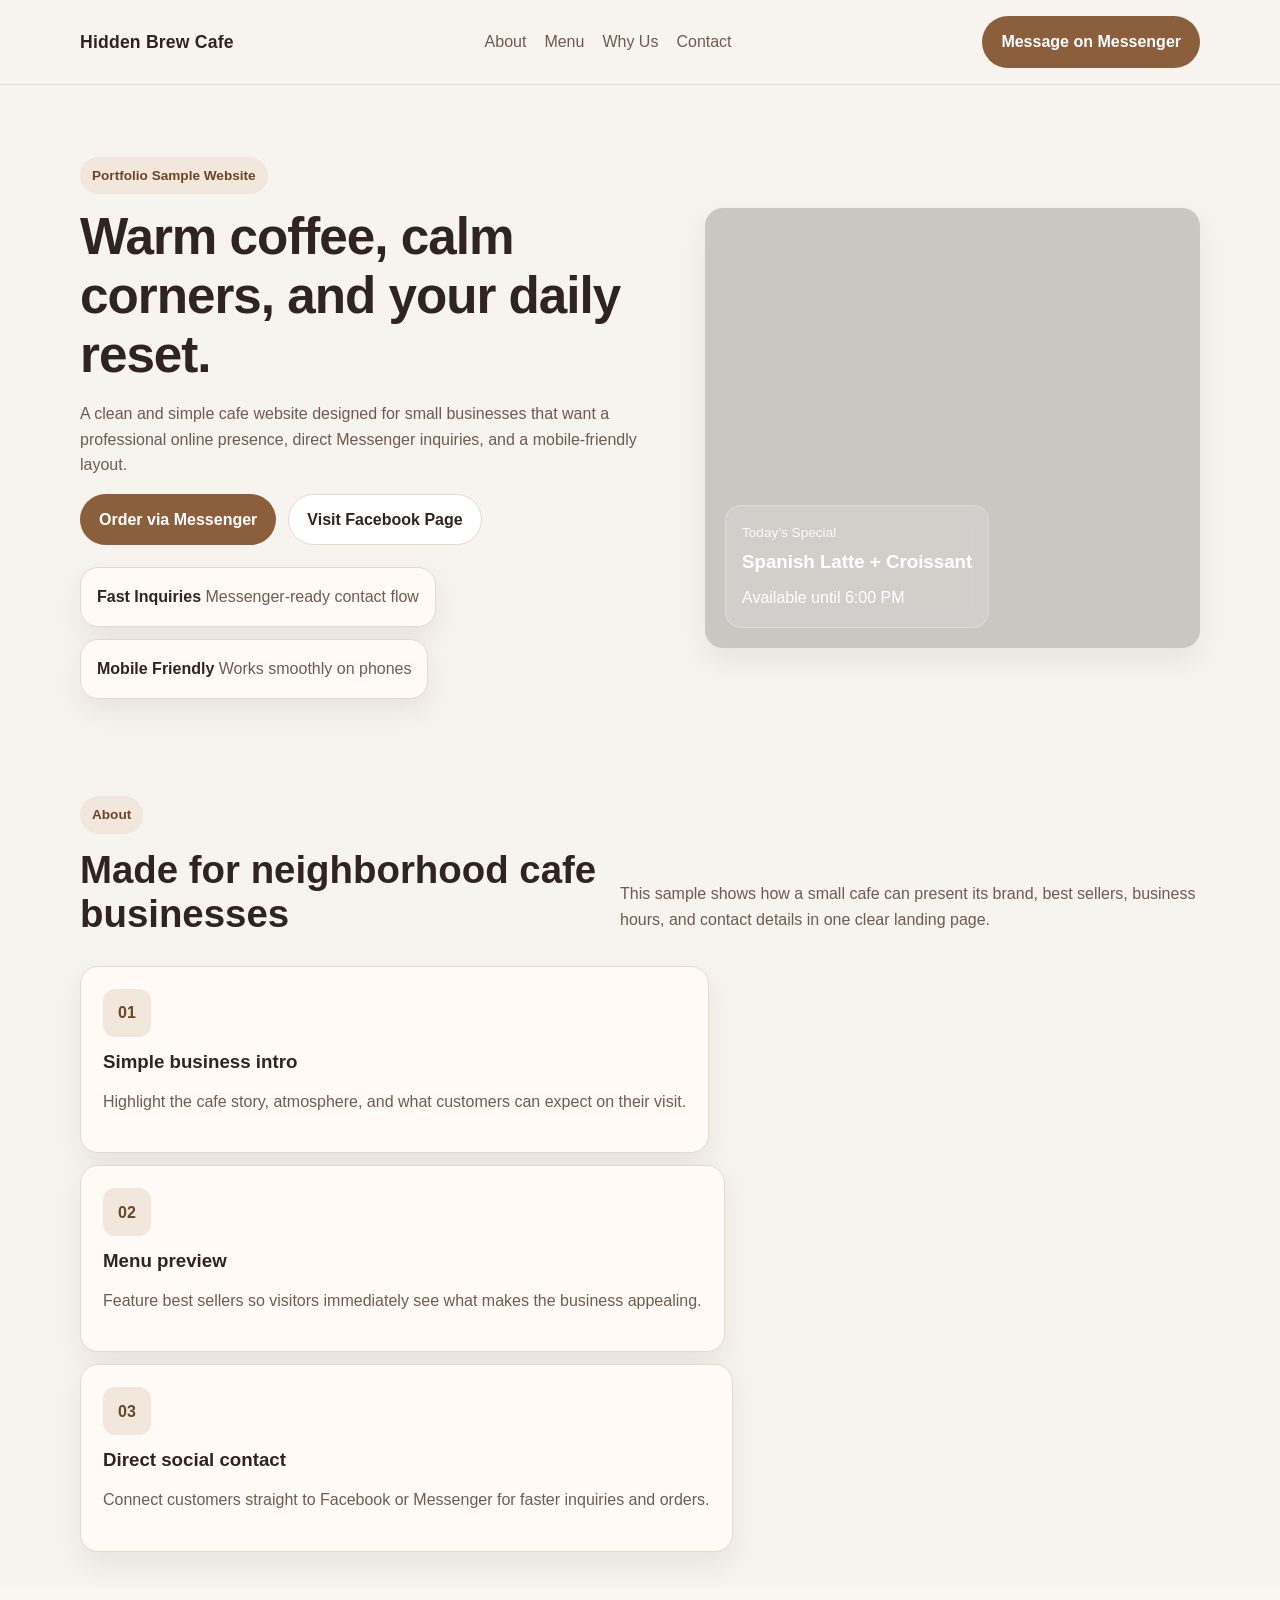
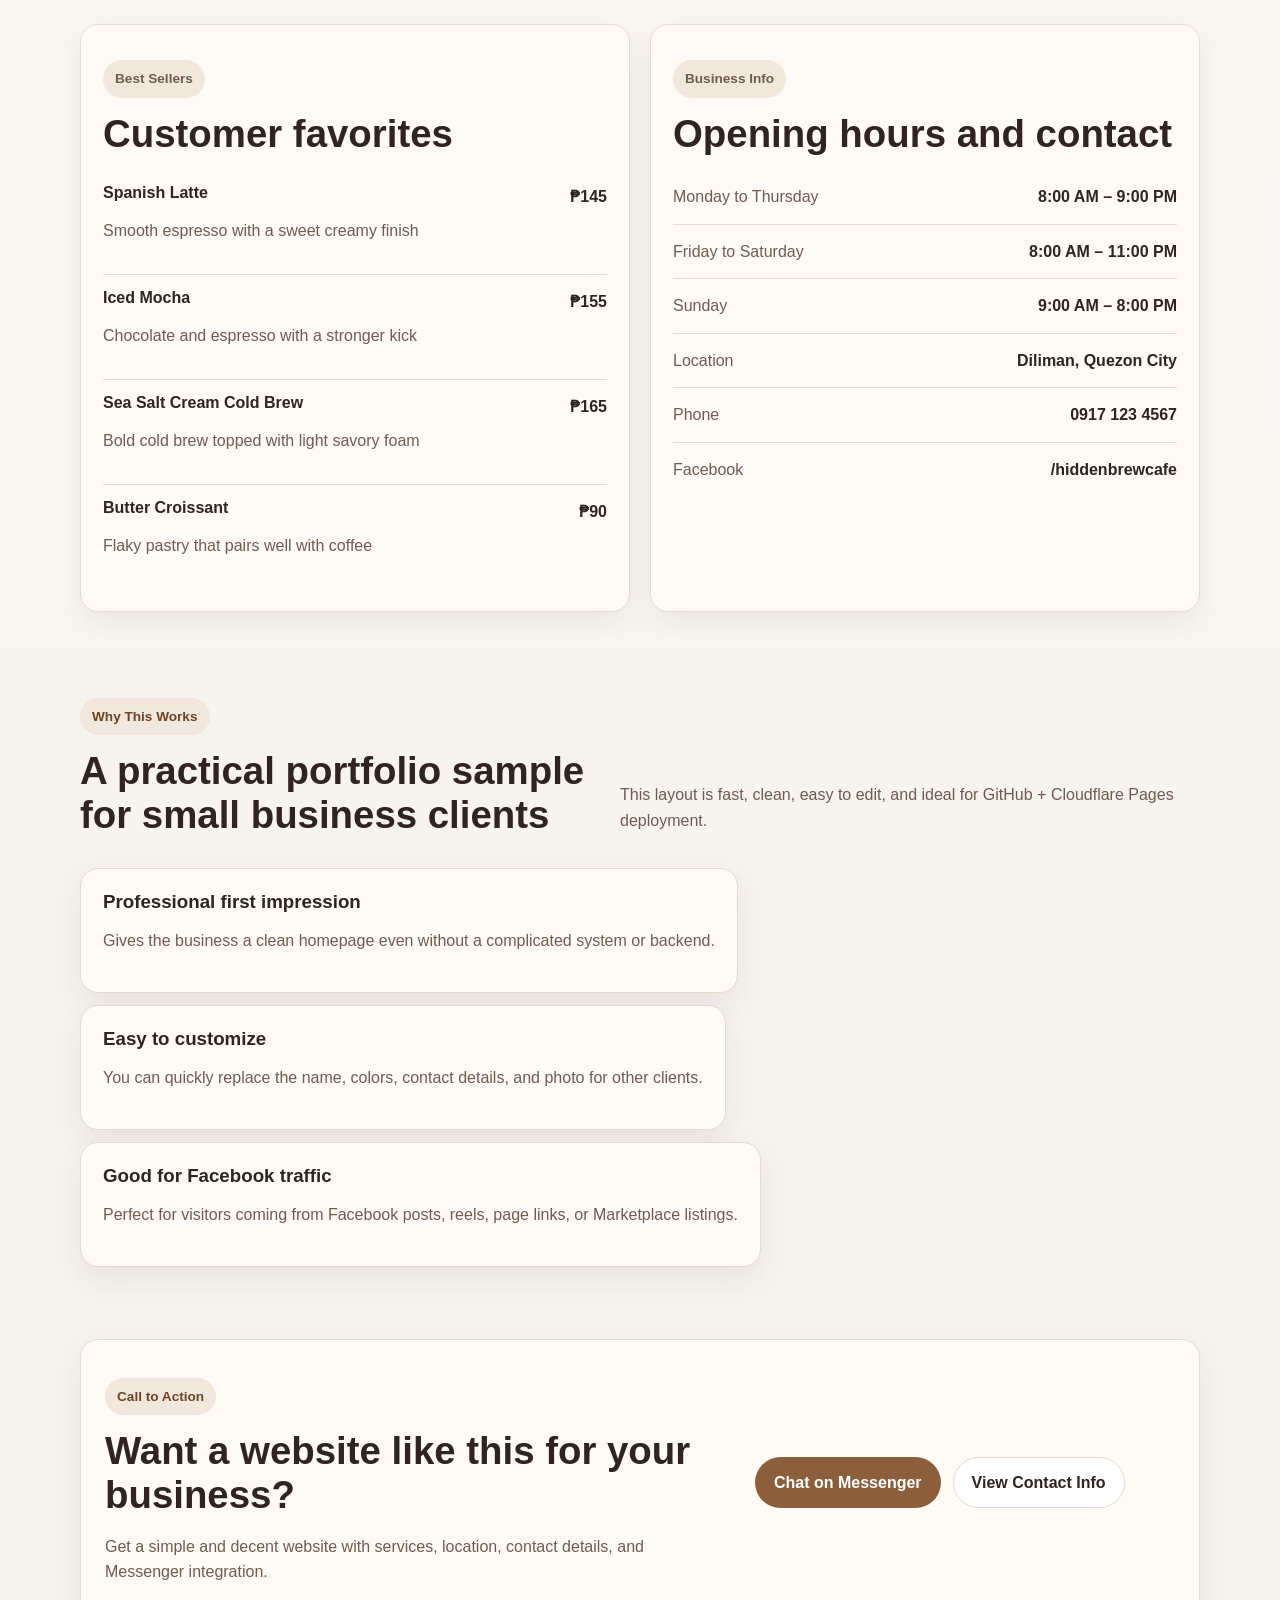
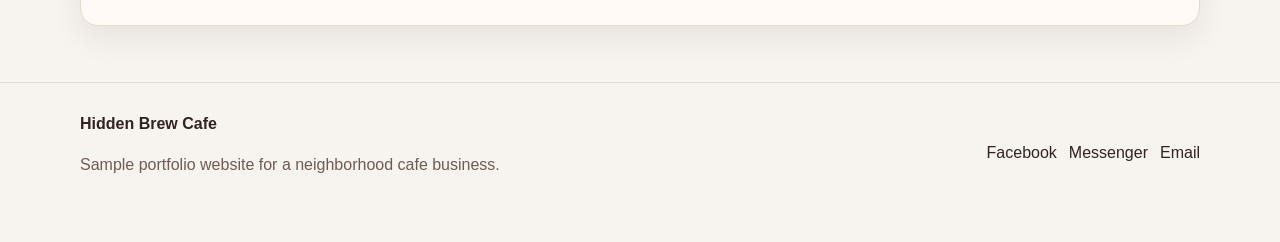
==== index.html @ 3006774d "Rename index-1.html to index.html" ====
<!DOCTYPE html>
<html lang="en">
<head>
  <meta charset="UTF-8" />
  <meta name="viewport" content="width=device-width, initial-scale=1.0" />
  <title>Hidden Brew Cafe | Sample Website</title>
  <meta name="description" content="Simple small business website sample for a cafe." />
  <link rel="stylesheet" href="style.css" />
</head>
<body>
  <header class="site-header">
    <div class="container nav">
      <a href="#" class="brand">Hidden Brew Cafe</a>

      <button class="menu-toggle" id="menuToggle" aria-label="Toggle menu" aria-expanded="false">
        ☰
      </button>

      <nav class="nav-links" id="navLinks">
        <a href="#about">About</a>
        <a href="#menu">Menu</a>
        <a href="#features">Why Us</a>
        <a href="#contact">Contact</a>
      </nav>

      <a class="btn btn-primary desktop-cta" href="https://m.me/yourpagehere" target="_blank" rel="noopener noreferrer">
        Message on Messenger
      </a>
    </div>
  </header>

  <main>
    <section class="hero">
      <div class="container hero-grid">
        <div class="hero-copy">
          <span class="eyebrow">Portfolio Sample Website</span>
          <h1>Warm coffee, calm corners, and your daily reset.</h1>
          <p class="lead">
            A clean and simple cafe website designed for small businesses that want a professional online presence,
            direct Messenger inquiries, and a mobile-friendly layout.
          </p>

          <div class="hero-actions">
            <a class="btn btn-primary" href="https://m.me/yourpagehere" target="_blank" rel="noopener noreferrer">
              Order via Messenger
            </a>
            <a class="btn btn-secondary" href="https://facebook.com/yourpagehere" target="_blank" rel="noopener noreferrer">
              Visit Facebook Page
            </a>
          </div>

          <div class="hero-stats">
            <div class="stat-card">
              <strong>Fast Inquiries</strong>
              <span>Messenger-ready contact flow</span>
            </div>
            <div class="stat-card">
              <strong>Mobile Friendly</strong>
              <span>Works smoothly on phones</span>
            </div>
          </div>
        </div>

        <div class="hero-visual">
          <div class="visual-card">
            <div class="visual-overlay">
              <p class="overlay-label">Today’s Special</p>
              <h3>Spanish Latte + Croissant</h3>
              <span>Available until 6:00 PM</span>
            </div>
          </div>
        </div>
      </div>
    </section>

    <section class="section" id="about">
      <div class="container">
        <div class="section-heading">
          <div>
            <p class="section-label">About</p>
            <h2>Made for neighborhood cafe businesses</h2>
          </div>
          <p class="section-text">
            This sample shows how a small cafe can present its brand, best sellers, business hours,
            and contact details in one clear landing page.
          </p>
        </div>

        <div class="cards three-grid">
          <article class="card">
            <div class="icon-box">01</div>
            <h3>Simple business intro</h3>
            <p>Highlight the cafe story, atmosphere, and what customers can expect on their visit.</p>
          </article>

          <article class="card">
            <div class="icon-box">02</div>
            <h3>Menu preview</h3>
            <p>Feature best sellers so visitors immediately see what makes the business appealing.</p>
          </article>

          <article class="card">
            <div class="icon-box">03</div>
            <h3>Direct social contact</h3>
            <p>Connect customers straight to Facebook or Messenger for faster inquiries and orders.</p>
          </article>
        </div>
      </div>
    </section>

    <section class="section alt-section" id="menu">
      <div class="container two-grid">
        <div class="card">
          <p class="section-label">Best Sellers</p>
          <h2>Customer favorites</h2>

          <div class="menu-list">
            <div class="menu-item">
              <div>
                <h4>Spanish Latte</h4>
                <p>Smooth espresso with a sweet creamy finish</p>
              </div>
              <strong>₱145</strong>
            </div>

            <div class="menu-item">
              <div>
                <h4>Iced Mocha</h4>
                <p>Chocolate and espresso with a stronger kick</p>
              </div>
              <strong>₱155</strong>
            </div>

            <div class="menu-item">
              <div>
                <h4>Sea Salt Cream Cold Brew</h4>
                <p>Bold cold brew topped with light savory foam</p>
              </div>
              <strong>₱165</strong>
            </div>

            <div class="menu-item">
              <div>
                <h4>Butter Croissant</h4>
                <p>Flaky pastry that pairs well with coffee</p>
              </div>
              <strong>₱90</strong>
            </div>
          </div>
        </div>

        <div class="card">
          <p class="section-label">Business Info</p>
          <h2>Opening hours and contact</h2>

          <ul class="info-list">
            <li><span>Monday to Thursday</span><strong>8:00 AM – 9:00 PM</strong></li>
            <li><span>Friday to Saturday</span><strong>8:00 AM – 11:00 PM</strong></li>
            <li><span>Sunday</span><strong>9:00 AM – 8:00 PM</strong></li>
            <li><span>Location</span><strong>Diliman, Quezon City</strong></li>
            <li><span>Phone</span><strong>0917 123 4567</strong></li>
            <li><span>Facebook</span><strong>/hiddenbrewcafe</strong></li>
          </ul>
        </div>
      </div>
    </section>

    <section class="section" id="features">
      <div class="container">
        <div class="section-heading">
          <div>
            <p class="section-label">Why This Works</p>
            <h2>A practical portfolio sample for small business clients</h2>
          </div>
          <p class="section-text">
            This layout is fast, clean, easy to edit, and ideal for GitHub + Cloudflare Pages deployment.
          </p>
        </div>

        <div class="cards three-grid">
          <article class="card">
            <h3>Professional first impression</h3>
            <p>Gives the business a clean homepage even without a complicated system or backend.</p>
          </article>

          <article class="card">
            <h3>Easy to customize</h3>
            <p>You can quickly replace the name, colors, contact details, and photo for other clients.</p>
          </article>

          <article class="card">
            <h3>Good for Facebook traffic</h3>
            <p>Perfect for visitors coming from Facebook posts, reels, page links, or Marketplace listings.</p>
          </article>
        </div>
      </div>
    </section>

    <section class="section cta-section">
      <div class="container">
        <div class="cta-box">
          <div>
            <p class="section-label">Call to Action</p>
            <h2>Want a website like this for your business?</h2>
            <p class="section-text">
              Get a simple and decent website with services, location, contact details, and Messenger integration.
            </p>
          </div>

          <div class="cta-actions">
            <a class="btn btn-primary" href="https://m.me/yourpagehere" target="_blank" rel="noopener noreferrer">
              Chat on Messenger
            </a>
            <a class="btn btn-secondary" href="#contact">
              View Contact Info
            </a>
          </div>
        </div>
      </div>
    </section>
  </main>

  <footer class="site-footer" id="contact">
    <div class="container footer-wrap">
      <div>
        <strong>Hidden Brew Cafe</strong>
        <p>Sample portfolio website for a neighborhood cafe business.</p>
      </div>

      <div class="footer-links">
        <a href="https://facebook.com/yourpagehere" target="_blank" rel="noopener noreferrer">Facebook</a>
        <a href="https://m.me/yourpagehere" target="_blank" rel="noopener noreferrer">Messenger</a>
        <a href="mailto:hello@example.com">Email</a>
      </div>
    </div>
  </footer>

  <script src="script.js"></script>
</body>
</html>
---- style.css ----
:root {
  --bg: #f7f3ee;
  --surface: #fffaf5;
  --surface-2: #f1e7dc;
  --text: #2f241f;
  --muted: #6e5c52;
  --accent: #8b5e3c;
  --accent-dark: #6c4528;
  --line: #e6dace;
  --shadow: 0 12px 30px rgba(47, 36, 31, 0.08);
  --radius: 18px;
  --max-width: 1120px;
}

* {
  box-sizing: border-box;
}

html {
  scroll-behavior: smooth;
}

body {
  margin: 0;
  font-family: Arial, Helvetica, sans-serif;
  background: var(--bg);
  color: var(--text);
  line-height: 1.6;
}

a {
  color: inherit;
  text-decoration: none;
}

.container {
  width: min(92%, var(--max-width));
  margin: 0 auto;
}

.site-header {
  position: sticky;
  top: 0;
  z-index: 100;
  background: rgba(247, 243, 238, 0.94);
  backdrop-filter: blur(10px);
  border-bottom: 1px solid var(--line);
}

.nav {
  display: flex;
  align-items: center;
  justify-content: space-between;
  gap: 16px;
  padding: 16px 0;
}

.brand {
  font-size: 1.1rem;
  font-weight: 700;
  letter-spacing: 0.2px;
}

.nav-links {
  display: flex;
  align-items: center;
  gap: 18px;
  color: var(--muted);
}

.nav-links a:hover,
.footer-links a:hover {
  color: var(--accent);
}

.menu-toggle {
  display: none;
  border: 1px solid var(--line);
  background: white;
  border-radius: 12px;
  padding: 10px 12px;
  font-size: 1rem;
  cursor: pointer;
}

.btn {
  display: inline-flex;
  align-items: center;
  justify-content: center;
  padding: 12px 18px;
  border-radius: 999px;
  font-weight: 700;
  border: 1px solid transparent;
  transition: 0.2s ease;
}

.btn-primary {
  background: var(--accent);
  color: white;
}

.btn-primary:hover {
  background: var(--accent-dark);
}

.btn-secondary {
  background: white;
  border-color: var(--line);
}

.btn-secondary:hover {
  border-color: var(--accent);
  color: var(--accent);
}

.hero {
  padding: 72px 0 48px;
}

.hero-grid,
.two-grid,
.three-grid,
.cta-box,
.footer-wrap,
.section-heading {
  display: grid;
  gap: 20px;
}

.hero-grid {
  grid-template-columns: 1.1fr 0.9fr;
  align-items: center;
}

.eyebrow,
.section-label {
  display: inline-block;
  padding: 8px 12px;
  border-radius: 999px;
  background: var(--surface-2);
  color: var(--accent-dark);
  font-size: 0.85rem;
  font-weight: 700;
  margin-bottom: 14px;
}

h1, h2, h3, h4 {
  margin: 0 0 12px;
  line-height: 1.15;
}

h1 {
  font-size: clamp(2.2rem, 4vw, 4.4rem);
  letter-spacing: -1px;
}

h2 {
  font-size: clamp(1.8rem, 3vw, 2.6rem);
}

.lead,
.section-text,
.card p,
.menu-item p,
.info-list span,
.site-footer p,
.stat-card span {
  color: var(--muted);
}

.hero-actions,
.hero-stats,
.cards,
.cta-actions,
.footer-links {
  display: flex;
  gap: 12px;
  flex-wrap: wrap;
}

.hero-stats {
  margin-top: 22px;
}

.stat-card,
.card,
.cta-box {
  background: var(--surface);
  border: 1px solid var(--line);
  border-radius: var(--radius);
  box-shadow: var(--shadow);
}

.stat-card {
  padding: 16px;
  min-width: 190px;
}

.hero-visual .visual-card {
  min-height: 440px;
  border-radius: var(--radius);
  overflow: hidden;
  box-shadow: var(--shadow);
  background:
    linear-gradient(rgba(0, 0, 0, 0.18), rgba(0, 0, 0, 0.18)),
    url("https://images.unsplash.com/photo-1509042239860-f550ce710b93?auto=format&fit=crop&w=1200&q=80") center/cover;
  display: flex;
  align-items: flex-end;
}

.visual-overlay {
  margin: 20px;
  padding: 16px;
  border-radius: 16px;
  color: white;
  background: rgba(255, 255, 255, 0.14);
  backdrop-filter: blur(8px);
  border: 1px solid rgba(255, 255, 255, 0.26);
}

.overlay-label {
  margin: 0 0 8px;
  font-size: 0.85rem;
  opacity: 0.9;
}

.section {
  padding: 36px 0;
}

.alt-section {
  background: rgba(255, 255, 255, 0.3);
}

.section-heading {
  grid-template-columns: 1fr auto;
  align-items: end;
  margin-bottom: 18px;
}

.section-text {
  max-width: 580px;
}

.two-grid {
  grid-template-columns: repeat(2, 1fr);
}

.three-grid {
  grid-template-columns: repeat(3, 1fr);
}

.card {
  padding: 22px;
}

.icon-box {
  width: 48px;
  height: 48px;
  display: grid;
  place-items: center;
  border-radius: 12px;
  background: var(--surface-2);
  color: var(--accent-dark);
  font-weight: 700;
  margin-bottom: 14px;
}

.menu-list {
  margin-top: 14px;
}

.menu-item,
.info-list li {
  display: flex;
  justify-content: space-between;
  gap: 14px;
  padding: 14px 0;
  border-bottom: 1px solid var(--line);
}

.menu-item:last-child,
.info-list li:last-child {
  border-bottom: none;
}

.info-list {
  list-style: none;
  padding: 0;
  margin: 14px 0 0;
}

.cta-section {
  padding-bottom: 56px;
}

.cta-box {
  grid-template-columns: 1.2fr 0.8fr;
  align-items: center;
  padding: 24px;
}

.site-footer {
  border-top: 1px solid var(--line);
  padding: 28px 0 48px;
}

.footer-wrap {
  grid-template-columns: 1fr auto;
  align-items: center;
}

.footer-links {
  justify-content: flex-end;
}

@media (max-width: 900px) {
  .hero-grid,
  .two-grid,
  .three-grid,
  .cta-box,
  .footer-wrap,
  .section-heading {
    grid-template-columns: 1fr;
  }

  .nav {
    flex-wrap: wrap;
  }

  .desktop-cta {
    display: none;
  }

  .menu-toggle {
    display: inline-flex;
    margin-left: auto;
  }

  .nav-links {
    display: none;
    width: 100%;
    flex-direction: column;
    align-items: flex-start;
    background: var(--surface);
    padding: 12px;
    border: 1px solid var(--line);
    border-radius: 14px;
  }

  .nav-links.active {
    display: flex;
  }

  .hero {
    padding-top: 40px;
  }

  .hero-visual .visual-card {
    min-height: 320px;
  }

  .footer-links {
    justify-content: flex-start;
  }
}
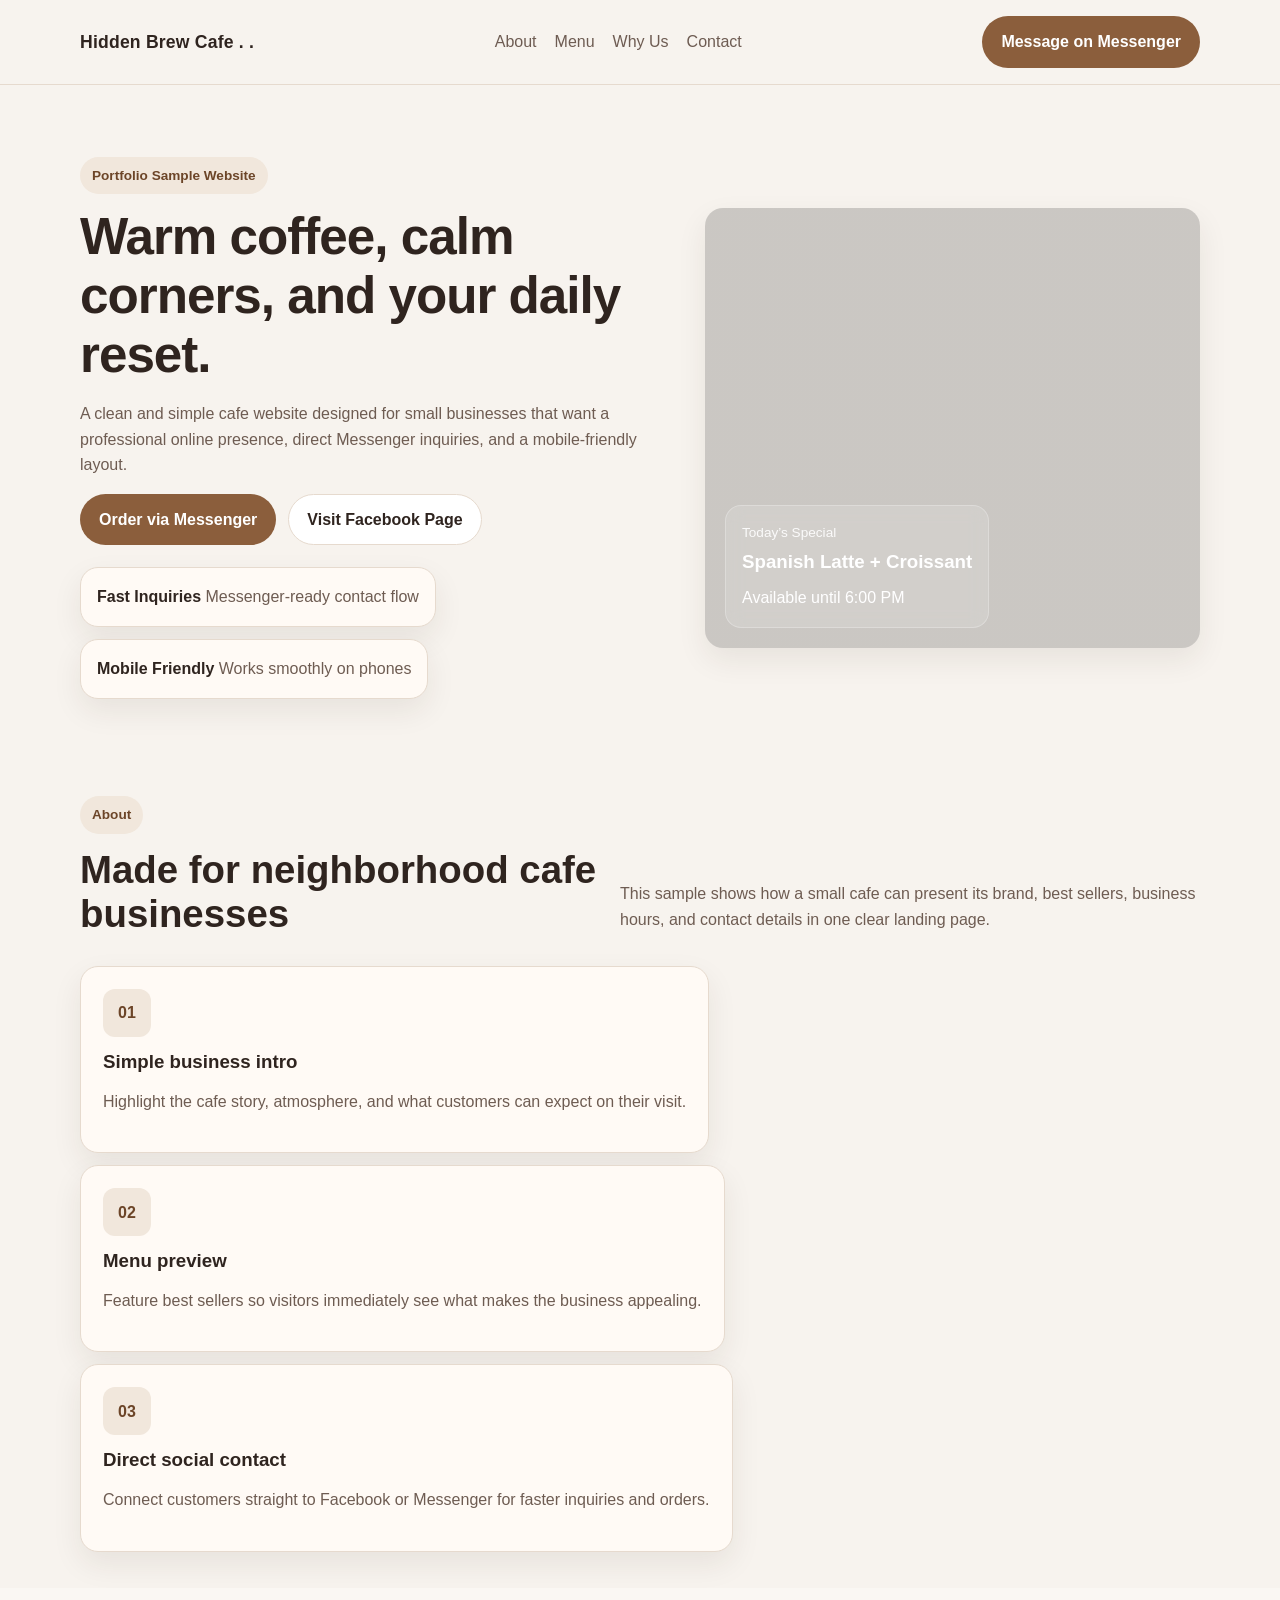
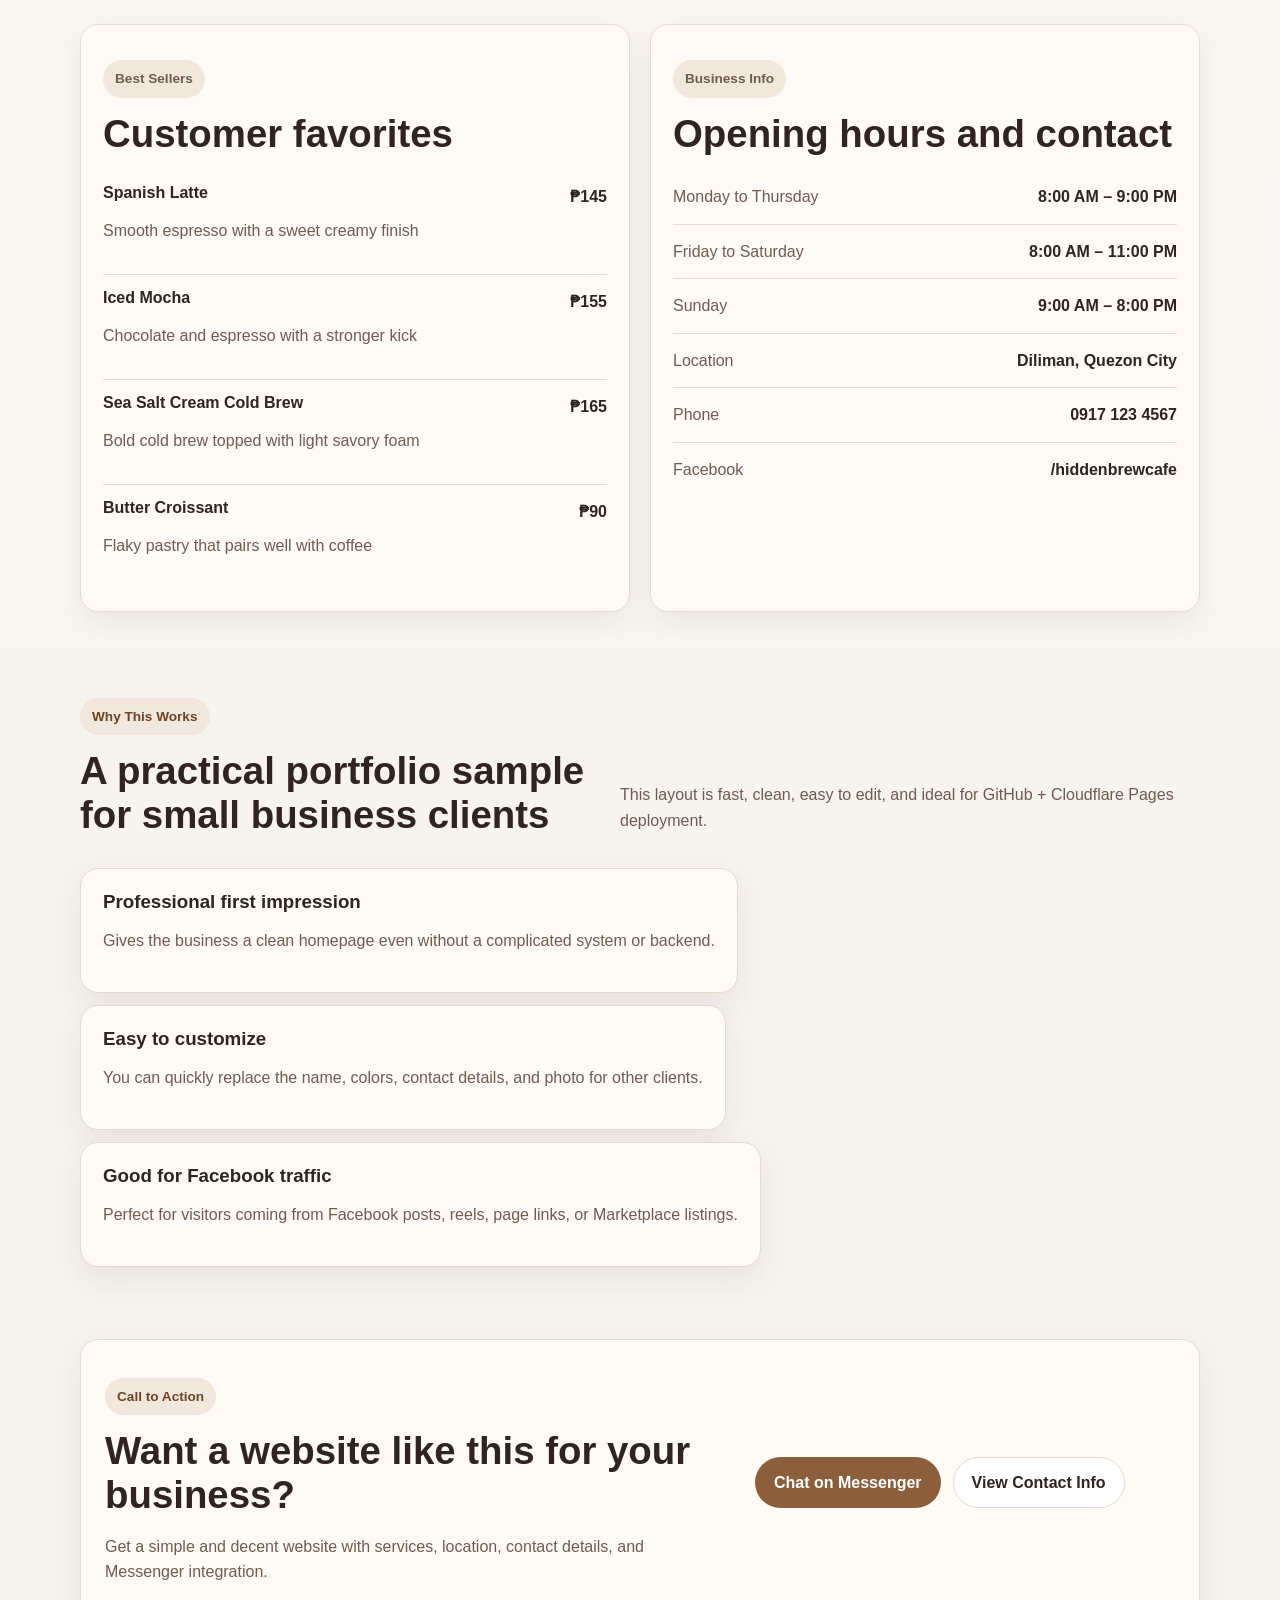
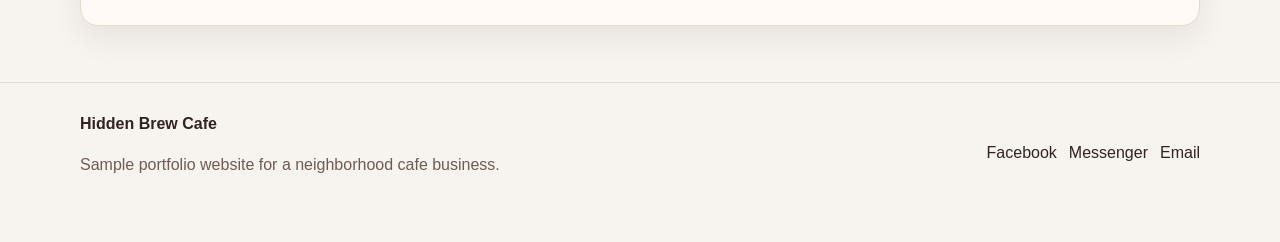
==== commit 141cbfef: "Update index.html" ====
--- a/index.html
+++ b/index.html
@@ -10,7 +10,7 @@
 <body>
   <header class="site-header">
     <div class="container nav">
-      <a href="#" class="brand">Hidden Brew Cafe</a>
+      <a href="#" class="brand">Hidden Brew Cafe . . </a>
 
       <button class="menu-toggle" id="menuToggle" aria-label="Toggle menu" aria-expanded="false">
         ☰
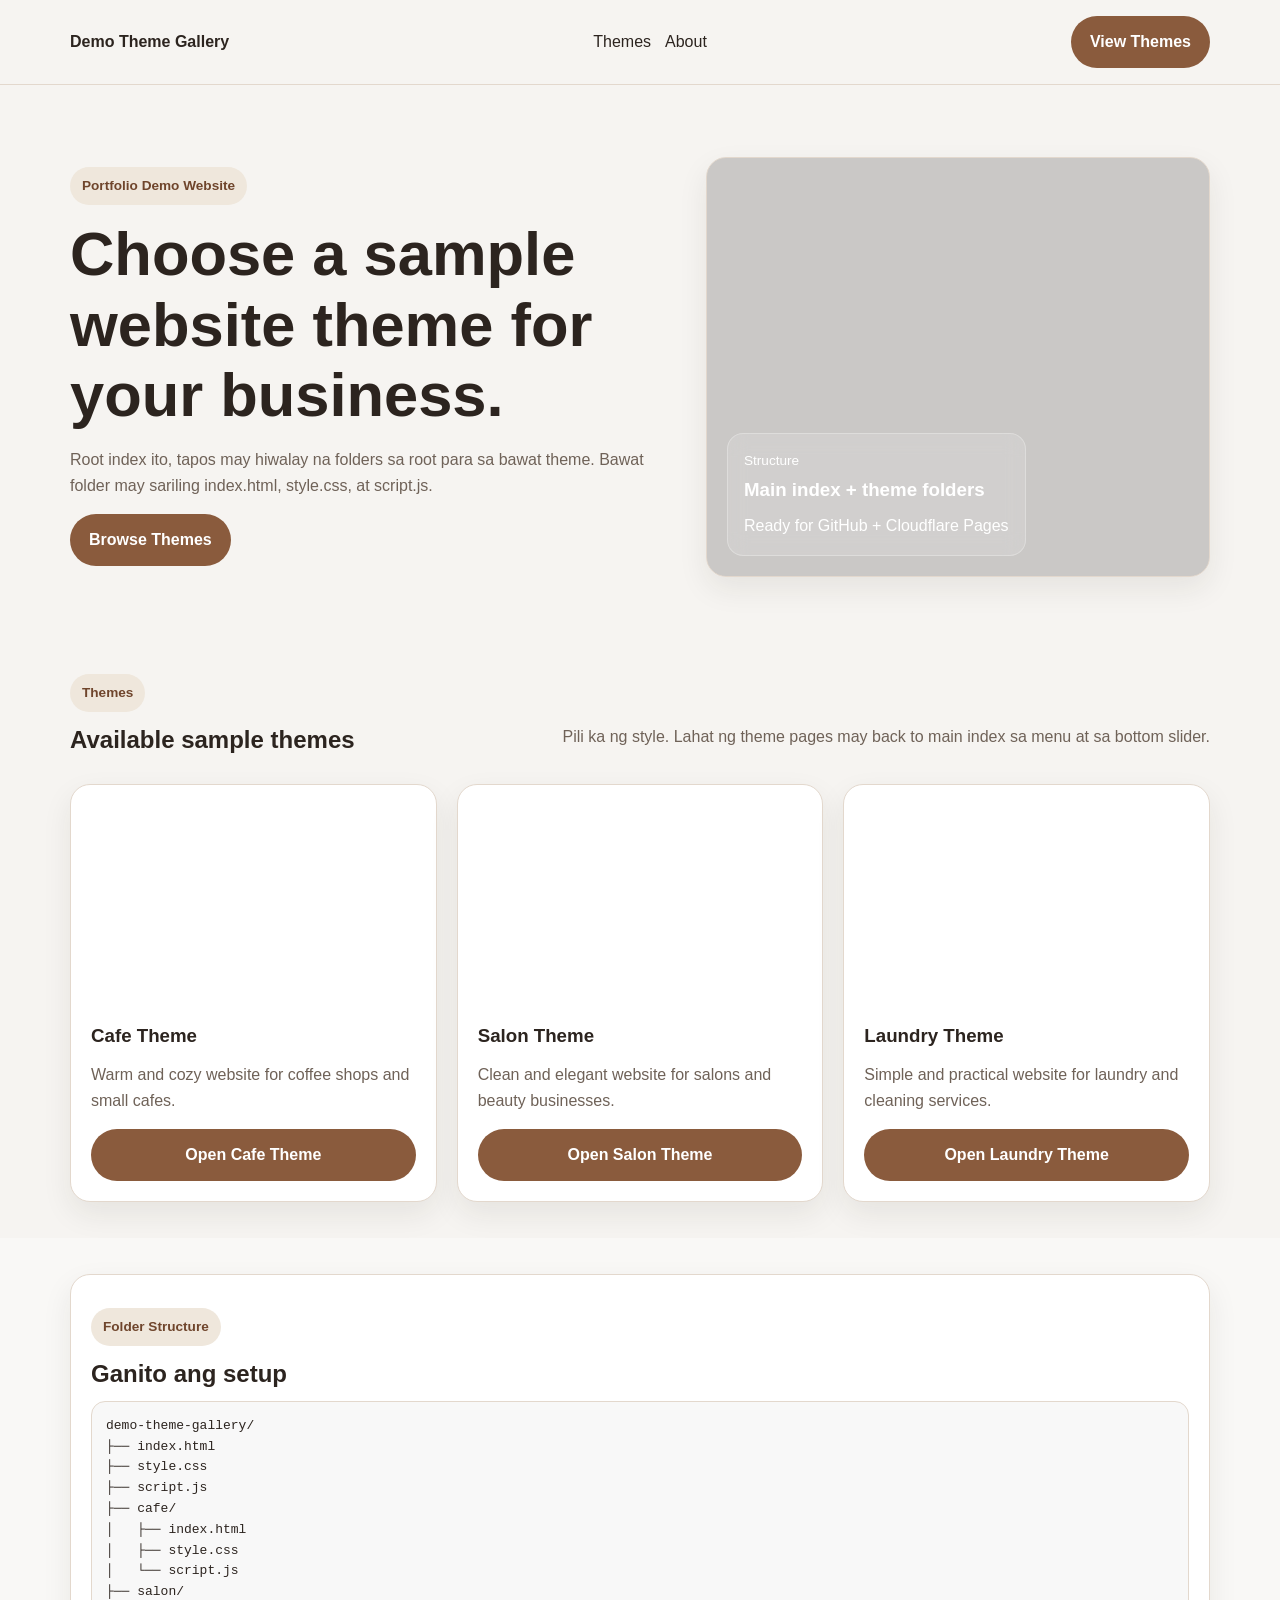
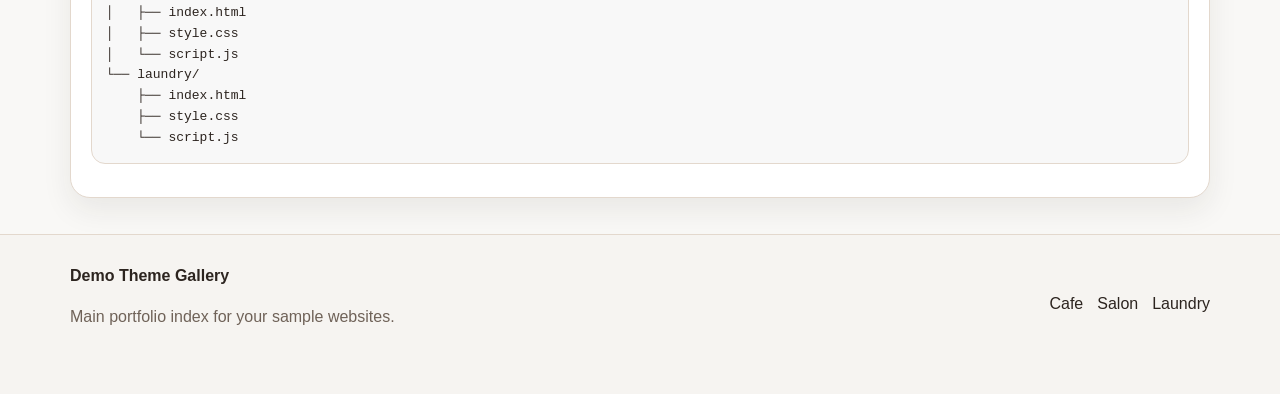
==== commit af55acdb: "Add files via upload" ====
--- a/index.html
+++ b/index.html
@@ -3,238 +3,120 @@
 <head>
   <meta charset="UTF-8" />
   <meta name="viewport" content="width=device-width, initial-scale=1.0" />
-  <title>Hidden Brew Cafe | Sample Website</title>
-  <meta name="description" content="Simple small business website sample for a cafe." />
+  <title>Demo Theme Gallery</title>
   <link rel="stylesheet" href="style.css" />
 </head>
 <body>
-  <header class="site-header">
-    <div class="container nav">
-      <a href="#" class="brand">Hidden Brew Cafe . . </a>
+<header class="site-header">
+  <div class="container nav">
+    <a href="./index.html" class="brand">Demo Theme Gallery</a>
+    <nav class="nav-links">
+      <a href="#themes">Themes</a>
+      <a href="#about">About</a>
+    </nav>
+    <a href="#themes" class="btn btn-primary">View Themes</a>
+  </div>
+</header>
 
-      <button class="menu-toggle" id="menuToggle" aria-label="Toggle menu" aria-expanded="false">
-        ☰
-      </button>
-
-      <nav class="nav-links" id="navLinks">
-        <a href="#about">About</a>
-        <a href="#menu">Menu</a>
-        <a href="#features">Why Us</a>
-        <a href="#contact">Contact</a>
-      </nav>
-
-      <a class="btn btn-primary desktop-cta" href="https://m.me/yourpagehere" target="_blank" rel="noopener noreferrer">
-        Message on Messenger
-      </a>
-    </div>
-  </header>
-
-  <main>
-    <section class="hero">
-      <div class="container hero-grid">
-        <div class="hero-copy">
-          <span class="eyebrow">Portfolio Sample Website</span>
-          <h1>Warm coffee, calm corners, and your daily reset.</h1>
-          <p class="lead">
-            A clean and simple cafe website designed for small businesses that want a professional online presence,
-            direct Messenger inquiries, and a mobile-friendly layout.
-          </p>
-
-          <div class="hero-actions">
-            <a class="btn btn-primary" href="https://m.me/yourpagehere" target="_blank" rel="noopener noreferrer">
-              Order via Messenger
-            </a>
-            <a class="btn btn-secondary" href="https://facebook.com/yourpagehere" target="_blank" rel="noopener noreferrer">
-              Visit Facebook Page
-            </a>
-          </div>
-
-          <div class="hero-stats">
-            <div class="stat-card">
-              <strong>Fast Inquiries</strong>
-              <span>Messenger-ready contact flow</span>
-            </div>
-            <div class="stat-card">
-              <strong>Mobile Friendly</strong>
-              <span>Works smoothly on phones</span>
-            </div>
-          </div>
-        </div>
-
-        <div class="hero-visual">
-          <div class="visual-card">
-            <div class="visual-overlay">
-              <p class="overlay-label">Today’s Special</p>
-              <h3>Spanish Latte + Croissant</h3>
-              <span>Available until 6:00 PM</span>
-            </div>
-          </div>
+<main>
+  <section class="hero">
+    <div class="container hero-grid">
+      <div>
+        <span class="eyebrow">Portfolio Demo Website</span>
+        <h1>Choose a sample website theme for your business.</h1>
+        <p class="lead">Root index ito, tapos may hiwalay na folders sa root para sa bawat theme. Bawat folder may sariling index.html, style.css, at script.js.</p>
+        <div class="hero-actions">
+          <a href="#themes" class="btn btn-primary">Browse Themes</a>
         </div>
       </div>
-    </section>
-
-    <section class="section" id="about">
-      <div class="container">
-        <div class="section-heading">
-          <div>
-            <p class="section-label">About</p>
-            <h2>Made for neighborhood cafe businesses</h2>
-          </div>
-          <p class="section-text">
-            This sample shows how a small cafe can present its brand, best sellers, business hours,
-            and contact details in one clear landing page.
-          </p>
-        </div>
-
-        <div class="cards three-grid">
-          <article class="card">
-            <div class="icon-box">01</div>
-            <h3>Simple business intro</h3>
-            <p>Highlight the cafe story, atmosphere, and what customers can expect on their visit.</p>
-          </article>
-
-          <article class="card">
-            <div class="icon-box">02</div>
-            <h3>Menu preview</h3>
-            <p>Feature best sellers so visitors immediately see what makes the business appealing.</p>
-          </article>
-
-          <article class="card">
-            <div class="icon-box">03</div>
-            <h3>Direct social contact</h3>
-            <p>Connect customers straight to Facebook or Messenger for faster inquiries and orders.</p>
-          </article>
+      <div class="hero-photo">
+        <div class="glass-card">
+          <p class="small-label">Structure</p>
+          <h3>Main index + theme folders</h3>
+          <span>Ready for GitHub + Cloudflare Pages</span>
         </div>
       </div>
-    </section>
+    </div>
+  </section>
 
-    <section class="section alt-section" id="menu">
-      <div class="container two-grid">
-        <div class="card">
-          <p class="section-label">Best Sellers</p>
-          <h2>Customer favorites</h2>
-
-          <div class="menu-list">
-            <div class="menu-item">
-              <div>
-                <h4>Spanish Latte</h4>
-                <p>Smooth espresso with a sweet creamy finish</p>
-              </div>
-              <strong>₱145</strong>
-            </div>
-
-            <div class="menu-item">
-              <div>
-                <h4>Iced Mocha</h4>
-                <p>Chocolate and espresso with a stronger kick</p>
-              </div>
-              <strong>₱155</strong>
-            </div>
-
-            <div class="menu-item">
-              <div>
-                <h4>Sea Salt Cream Cold Brew</h4>
-                <p>Bold cold brew topped with light savory foam</p>
-              </div>
-              <strong>₱165</strong>
-            </div>
-
-            <div class="menu-item">
-              <div>
-                <h4>Butter Croissant</h4>
-                <p>Flaky pastry that pairs well with coffee</p>
-              </div>
-              <strong>₱90</strong>
-            </div>
-          </div>
+  <section class="section" id="themes">
+    <div class="container">
+      <div class="section-head">
+        <div>
+          <p class="section-label">Themes</p>
+          <h2>Available sample themes</h2>
         </div>
-
-        <div class="card">
-          <p class="section-label">Business Info</p>
-          <h2>Opening hours and contact</h2>
-
-          <ul class="info-list">
-            <li><span>Monday to Thursday</span><strong>8:00 AM – 9:00 PM</strong></li>
-            <li><span>Friday to Saturday</span><strong>8:00 AM – 11:00 PM</strong></li>
-            <li><span>Sunday</span><strong>9:00 AM – 8:00 PM</strong></li>
-            <li><span>Location</span><strong>Diliman, Quezon City</strong></li>
-            <li><span>Phone</span><strong>0917 123 4567</strong></li>
-            <li><span>Facebook</span><strong>/hiddenbrewcafe</strong></li>
-          </ul>
-        </div>
-      </div>
-    </section>
-
-    <section class="section" id="features">
-      <div class="container">
-        <div class="section-heading">
-          <div>
-            <p class="section-label">Why This Works</p>
-            <h2>A practical portfolio sample for small business clients</h2>
-          </div>
-          <p class="section-text">
-            This layout is fast, clean, easy to edit, and ideal for GitHub + Cloudflare Pages deployment.
-          </p>
-        </div>
-
-        <div class="cards three-grid">
-          <article class="card">
-            <h3>Professional first impression</h3>
-            <p>Gives the business a clean homepage even without a complicated system or backend.</p>
-          </article>
-
-          <article class="card">
-            <h3>Easy to customize</h3>
-            <p>You can quickly replace the name, colors, contact details, and photo for other clients.</p>
-          </article>
-
-          <article class="card">
-            <h3>Good for Facebook traffic</h3>
-            <p>Perfect for visitors coming from Facebook posts, reels, page links, or Marketplace listings.</p>
-          </article>
-        </div>
-      </div>
-    </section>
-
-    <section class="section cta-section">
-      <div class="container">
-        <div class="cta-box">
-          <div>
-            <p class="section-label">Call to Action</p>
-            <h2>Want a website like this for your business?</h2>
-            <p class="section-text">
-              Get a simple and decent website with services, location, contact details, and Messenger integration.
-            </p>
-          </div>
-
-          <div class="cta-actions">
-            <a class="btn btn-primary" href="https://m.me/yourpagehere" target="_blank" rel="noopener noreferrer">
-              Chat on Messenger
-            </a>
-            <a class="btn btn-secondary" href="#contact">
-              View Contact Info
-            </a>
-          </div>
-        </div>
-      </div>
-    </section>
-  </main>
-
-  <footer class="site-footer" id="contact">
-    <div class="container footer-wrap">
-      <div>
-        <strong>Hidden Brew Cafe</strong>
-        <p>Sample portfolio website for a neighborhood cafe business.</p>
+        <p class="section-text">Pili ka ng style. Lahat ng theme pages may back to main index sa menu at sa bottom slider.</p>
       </div>
 
-      <div class="footer-links">
-        <a href="https://facebook.com/yourpagehere" target="_blank" rel="noopener noreferrer">Facebook</a>
-        <a href="https://m.me/yourpagehere" target="_blank" rel="noopener noreferrer">Messenger</a>
-        <a href="mailto:hello@example.com">Email</a>
+      <div class="theme-grid">
+        <article class="theme-card">
+          <div class="theme-image cafe-image"></div>
+          <div class="theme-body">
+            <h3>Cafe Theme</h3>
+            <p>Warm and cozy website for coffee shops and small cafes.</p>
+            <a class="btn btn-primary full" href="./cafe/index.html">Open Cafe Theme</a>
+          </div>
+        </article>
+
+        <article class="theme-card">
+          <div class="theme-image salon-image"></div>
+          <div class="theme-body">
+            <h3>Salon Theme</h3>
+            <p>Clean and elegant website for salons and beauty businesses.</p>
+            <a class="btn btn-primary full" href="./salon/index.html">Open Salon Theme</a>
+          </div>
+        </article>
+
+        <article class="theme-card">
+          <div class="theme-image laundry-image"></div>
+          <div class="theme-body">
+            <h3>Laundry Theme</h3>
+            <p>Simple and practical website for laundry and cleaning services.</p>
+            <a class="btn btn-primary full" href="./laundry/index.html">Open Laundry Theme</a>
+          </div>
+        </article>
       </div>
     </div>
-  </footer>
+  </section>
 
-  <script src="script.js"></script>
+  <section class="section alt" id="about">
+    <div class="container info-card">
+      <p class="section-label">Folder Structure</p>
+      <h2>Ganito ang setup</h2>
+      <pre>demo-theme-gallery/
+├── index.html
+├── style.css
+├── script.js
+├── cafe/
+│   ├── index.html
+│   ├── style.css
+│   └── script.js
+├── salon/
+│   ├── index.html
+│   ├── style.css
+│   └── script.js
+└── laundry/
+    ├── index.html
+    ├── style.css
+    └── script.js</pre>
+    </div>
+  </section>
+</main>
+
+<footer class="site-footer">
+  <div class="container footer-wrap">
+    <div>
+      <strong>Demo Theme Gallery</strong>
+      <p>Main portfolio index for your sample websites.</p>
+    </div>
+    <div class="footer-links">
+      <a href="./cafe/index.html">Cafe</a>
+      <a href="./salon/index.html">Salon</a>
+      <a href="./laundry/index.html">Laundry</a>
+    </div>
+  </div>
+</footer>
+<script src="script.js"></script>
 </body>
-</html>
+</html>
--- a/style.css
+++ b/style.css
@@ -1,366 +1 @@
-:root {
-  --bg: #f7f3ee;
-  --surface: #fffaf5;
-  --surface-2: #f1e7dc;
-  --text: #2f241f;
-  --muted: #6e5c52;
-  --accent: #8b5e3c;
-  --accent-dark: #6c4528;
-  --line: #e6dace;
-  --shadow: 0 12px 30px rgba(47, 36, 31, 0.08);
-  --radius: 18px;
-  --max-width: 1120px;
-}
-
-* {
-  box-sizing: border-box;
-}
-
-html {
-  scroll-behavior: smooth;
-}
-
-body {
-  margin: 0;
-  font-family: Arial, Helvetica, sans-serif;
-  background: var(--bg);
-  color: var(--text);
-  line-height: 1.6;
-}
-
-a {
-  color: inherit;
-  text-decoration: none;
-}
-
-.container {
-  width: min(92%, var(--max-width));
-  margin: 0 auto;
-}
-
-.site-header {
-  position: sticky;
-  top: 0;
-  z-index: 100;
-  background: rgba(247, 243, 238, 0.94);
-  backdrop-filter: blur(10px);
-  border-bottom: 1px solid var(--line);
-}
-
-.nav {
-  display: flex;
-  align-items: center;
-  justify-content: space-between;
-  gap: 16px;
-  padding: 16px 0;
-}
-
-.brand {
-  font-size: 1.1rem;
-  font-weight: 700;
-  letter-spacing: 0.2px;
-}
-
-.nav-links {
-  display: flex;
-  align-items: center;
-  gap: 18px;
-  color: var(--muted);
-}
-
-.nav-links a:hover,
-.footer-links a:hover {
-  color: var(--accent);
-}
-
-.menu-toggle {
-  display: none;
-  border: 1px solid var(--line);
-  background: white;
-  border-radius: 12px;
-  padding: 10px 12px;
-  font-size: 1rem;
-  cursor: pointer;
-}
-
-.btn {
-  display: inline-flex;
-  align-items: center;
-  justify-content: center;
-  padding: 12px 18px;
-  border-radius: 999px;
-  font-weight: 700;
-  border: 1px solid transparent;
-  transition: 0.2s ease;
-}
-
-.btn-primary {
-  background: var(--accent);
-  color: white;
-}
-
-.btn-primary:hover {
-  background: var(--accent-dark);
-}
-
-.btn-secondary {
-  background: white;
-  border-color: var(--line);
-}
-
-.btn-secondary:hover {
-  border-color: var(--accent);
-  color: var(--accent);
-}
-
-.hero {
-  padding: 72px 0 48px;
-}
-
-.hero-grid,
-.two-grid,
-.three-grid,
-.cta-box,
-.footer-wrap,
-.section-heading {
-  display: grid;
-  gap: 20px;
-}
-
-.hero-grid {
-  grid-template-columns: 1.1fr 0.9fr;
-  align-items: center;
-}
-
-.eyebrow,
-.section-label {
-  display: inline-block;
-  padding: 8px 12px;
-  border-radius: 999px;
-  background: var(--surface-2);
-  color: var(--accent-dark);
-  font-size: 0.85rem;
-  font-weight: 700;
-  margin-bottom: 14px;
-}
-
-h1, h2, h3, h4 {
-  margin: 0 0 12px;
-  line-height: 1.15;
-}
-
-h1 {
-  font-size: clamp(2.2rem, 4vw, 4.4rem);
-  letter-spacing: -1px;
-}
-
-h2 {
-  font-size: clamp(1.8rem, 3vw, 2.6rem);
-}
-
-.lead,
-.section-text,
-.card p,
-.menu-item p,
-.info-list span,
-.site-footer p,
-.stat-card span {
-  color: var(--muted);
-}
-
-.hero-actions,
-.hero-stats,
-.cards,
-.cta-actions,
-.footer-links {
-  display: flex;
-  gap: 12px;
-  flex-wrap: wrap;
-}
-
-.hero-stats {
-  margin-top: 22px;
-}
-
-.stat-card,
-.card,
-.cta-box {
-  background: var(--surface);
-  border: 1px solid var(--line);
-  border-radius: var(--radius);
-  box-shadow: var(--shadow);
-}
-
-.stat-card {
-  padding: 16px;
-  min-width: 190px;
-}
-
-.hero-visual .visual-card {
-  min-height: 440px;
-  border-radius: var(--radius);
-  overflow: hidden;
-  box-shadow: var(--shadow);
-  background:
-    linear-gradient(rgba(0, 0, 0, 0.18), rgba(0, 0, 0, 0.18)),
-    url("https://images.unsplash.com/photo-1509042239860-f550ce710b93?auto=format&fit=crop&w=1200&q=80") center/cover;
-  display: flex;
-  align-items: flex-end;
-}
-
-.visual-overlay {
-  margin: 20px;
-  padding: 16px;
-  border-radius: 16px;
-  color: white;
-  background: rgba(255, 255, 255, 0.14);
-  backdrop-filter: blur(8px);
-  border: 1px solid rgba(255, 255, 255, 0.26);
-}
-
-.overlay-label {
-  margin: 0 0 8px;
-  font-size: 0.85rem;
-  opacity: 0.9;
-}
-
-.section {
-  padding: 36px 0;
-}
-
-.alt-section {
-  background: rgba(255, 255, 255, 0.3);
-}
-
-.section-heading {
-  grid-template-columns: 1fr auto;
-  align-items: end;
-  margin-bottom: 18px;
-}
-
-.section-text {
-  max-width: 580px;
-}
-
-.two-grid {
-  grid-template-columns: repeat(2, 1fr);
-}
-
-.three-grid {
-  grid-template-columns: repeat(3, 1fr);
-}
-
-.card {
-  padding: 22px;
-}
-
-.icon-box {
-  width: 48px;
-  height: 48px;
-  display: grid;
-  place-items: center;
-  border-radius: 12px;
-  background: var(--surface-2);
-  color: var(--accent-dark);
-  font-weight: 700;
-  margin-bottom: 14px;
-}
-
-.menu-list {
-  margin-top: 14px;
-}
-
-.menu-item,
-.info-list li {
-  display: flex;
-  justify-content: space-between;
-  gap: 14px;
-  padding: 14px 0;
-  border-bottom: 1px solid var(--line);
-}
-
-.menu-item:last-child,
-.info-list li:last-child {
-  border-bottom: none;
-}
-
-.info-list {
-  list-style: none;
-  padding: 0;
-  margin: 14px 0 0;
-}
-
-.cta-section {
-  padding-bottom: 56px;
-}
-
-.cta-box {
-  grid-template-columns: 1.2fr 0.8fr;
-  align-items: center;
-  padding: 24px;
-}
-
-.site-footer {
-  border-top: 1px solid var(--line);
-  padding: 28px 0 48px;
-}
-
-.footer-wrap {
-  grid-template-columns: 1fr auto;
-  align-items: center;
-}
-
-.footer-links {
-  justify-content: flex-end;
-}
-
-@media (max-width: 900px) {
-  .hero-grid,
-  .two-grid,
-  .three-grid,
-  .cta-box,
-  .footer-wrap,
-  .section-heading {
-    grid-template-columns: 1fr;
-  }
-
-  .nav {
-    flex-wrap: wrap;
-  }
-
-  .desktop-cta {
-    display: none;
-  }
-
-  .menu-toggle {
-    display: inline-flex;
-    margin-left: auto;
-  }
-
-  .nav-links {
-    display: none;
-    width: 100%;
-    flex-direction: column;
-    align-items: flex-start;
-    background: var(--surface);
-    padding: 12px;
-    border: 1px solid var(--line);
-    border-radius: 14px;
-  }
-
-  .nav-links.active {
-    display: flex;
-  }
-
-  .hero {
-    padding-top: 40px;
-  }
-
-  .hero-visual .visual-card {
-    min-height: 320px;
-  }
-
-  .footer-links {
-    justify-content: flex-start;
-  }
-}
+:root{--bg:#f6f4f1;--surface:#fff;--surface2:#efe7dc;--text:#2c241f;--muted:#6f6258;--accent:#8a5b3d;--accent2:#6f452c;--line:#e3d8cd;--shadow:0 12px 30px rgba(44,36,31,.08);--radius:20px;--max:1140px}*{box-sizing:border-box}body{margin:0;font-family:Arial,Helvetica,sans-serif;background:var(--bg);color:var(--text);line-height:1.6}html{scroll-behavior:smooth}a{text-decoration:none;color:inherit}.container{width:min(92%,var(--max));margin:0 auto}.site-header{position:sticky;top:0;background:rgba(246,244,241,.94);backdrop-filter:blur(10px);border-bottom:1px solid var(--line)}.nav{display:flex;align-items:center;justify-content:space-between;gap:16px;padding:16px 0}.brand{font-weight:700}.nav-links,.hero-actions,.footer-links{display:flex;gap:14px;flex-wrap:wrap}.btn{display:inline-flex;align-items:center;justify-content:center;padding:12px 18px;border-radius:999px;border:1px solid transparent;font-weight:700}.btn-primary{background:var(--accent);color:#fff}.btn-secondary{background:#fff;border-color:var(--line)}.hero{padding:72px 0 48px}.hero-grid,.section-head,.theme-grid,.footer-wrap{display:grid;gap:20px}.hero-grid{grid-template-columns:1.1fr .9fr;align-items:center}.eyebrow,.section-label{display:inline-block;padding:8px 12px;border-radius:999px;background:var(--surface2);color:var(--accent2);font-size:.85rem;font-weight:700;margin-bottom:14px}h1,h2,h3{line-height:1.15;margin:0 0 12px}h1{font-size:clamp(2.2rem,4.8vw,4.2rem)}.lead,.section-text,.theme-card p,.footer-wrap p{color:var(--muted)}.hero-photo,.theme-card,.info-card{background:var(--surface);border:1px solid var(--line);border-radius:var(--radius);box-shadow:var(--shadow)}.hero-photo{min-height:420px;background:linear-gradient(rgba(0,0,0,.18),rgba(0,0,0,.18)),url('https://images.unsplash.com/photo-1497366754035-f200968a6e72?auto=format&fit=crop&w=1200&q=80') center/cover;display:flex;align-items:end;padding:20px}.glass-card{padding:16px;border-radius:16px;color:#fff;background:rgba(255,255,255,.14);border:1px solid rgba(255,255,255,.28);backdrop-filter:blur(10px)}.small-label{margin:0 0 8px;font-size:.85rem}.section{padding:36px 0}.alt{background:rgba(255,255,255,.35)}.section-head{grid-template-columns:1fr auto;align-items:end;margin-bottom:18px}.theme-grid{grid-template-columns:repeat(3,1fr)}.theme-body,.info-card{padding:20px}.theme-image{min-height:220px;border-radius:20px 20px 0 0;background-size:cover;background-position:center}.cafe-image{background-image:url('https://images.unsplash.com/photo-1509042239860-f550ce710b93?auto=format&fit=crop&w=1200&q=80')}.salon-image{background-image:url('https://images.unsplash.com/photo-1521590832167-7bcbfaa6381f?auto=format&fit=crop&w=1200&q=80')}.laundry-image{background-image:url('https://images.unsplash.com/photo-1626806787461-102c1f8bd2fa?auto=format&fit=crop&w=1200&q=80')}.full{width:100%}pre{background:#f8f8f8;border:1px solid var(--line);border-radius:14px;padding:14px;overflow:auto}.site-footer{border-top:1px solid var(--line);padding:28px 0 48px}.footer-wrap{grid-template-columns:1fr auto;align-items:center}@media (max-width:900px){.hero-grid,.theme-grid,.section-head,.footer-wrap{grid-template-columns:1fr}.nav{flex-direction:column;align-items:flex-start}}
